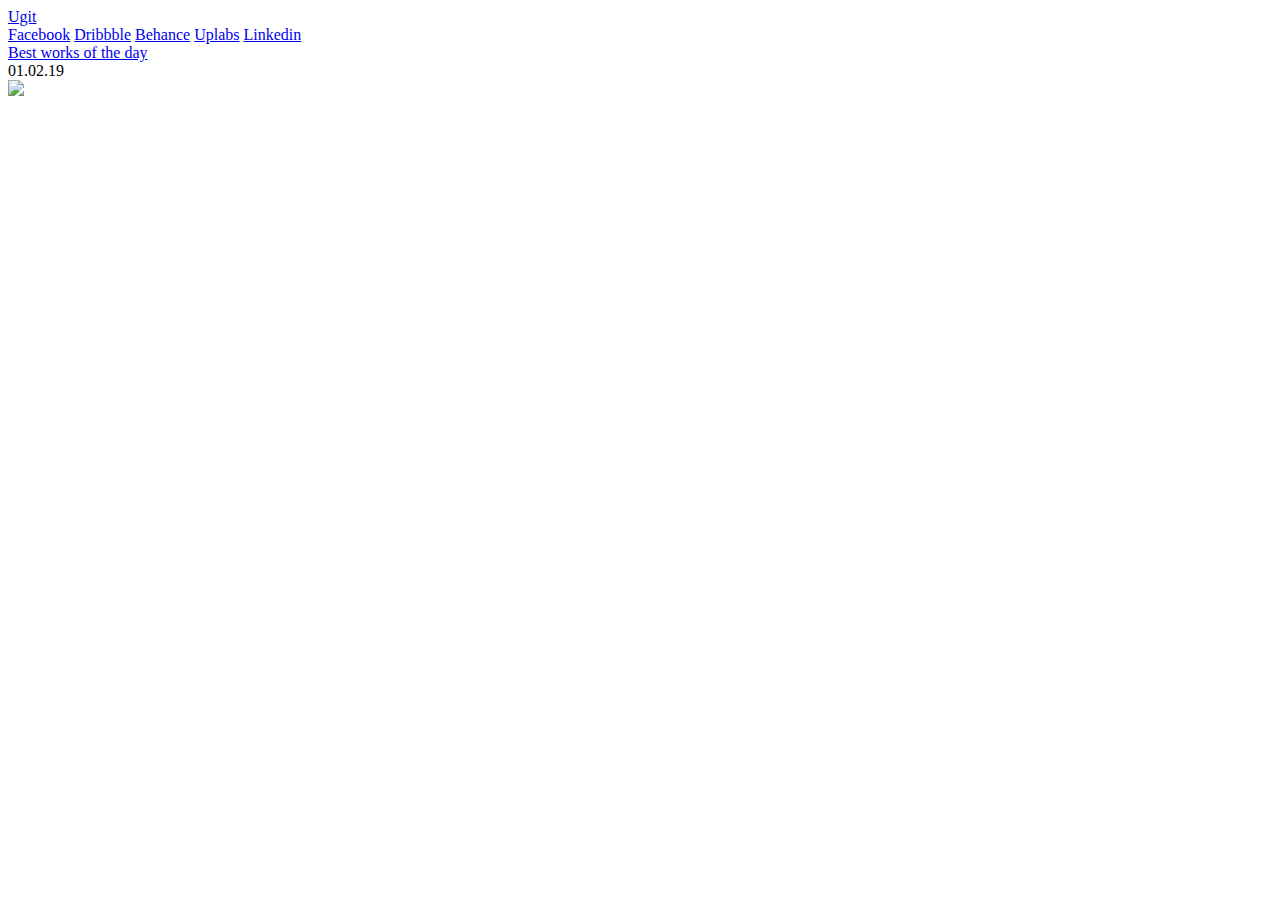
==== blog.html @ ba2ec703 "blog.html, post.html" ====
<!DOCTYPE html>
<html lang="en">
<head>
    <meta charset="UTF-8">
    <title>Ugit - Blog</title>
    <link rel="stylesheet" href="css/blog.css">
</head>
<body>
    <div class="main">
        <a href="index.html"><div class="logo">Ugit</div></a>
        <div class="social">
            <a href="#" class="socLink">Facebook</a>
            <a href="#" class="socLink">Dribbble</a>
            <a href="#" class="socLink">Behance</a>
            <a href="https://www.uplabs.com/users/ugitru/showcases" target="_blank" class="socLink">Uplabs</a>
            <a href="#" class="socLink">Linkedin</a>
        </div>
        
        <div class="dailyWorks">
            <a href="post.html" class="titleToPost"><div class="title">Best works of the day</div></a>
            <div class="date">01.02.19</div>
            <a href="post.html" class="imgToPost"><img src="images/inspire/pic1.png" class="preview"></a>
        </div>
    </div>

</body>
</html>
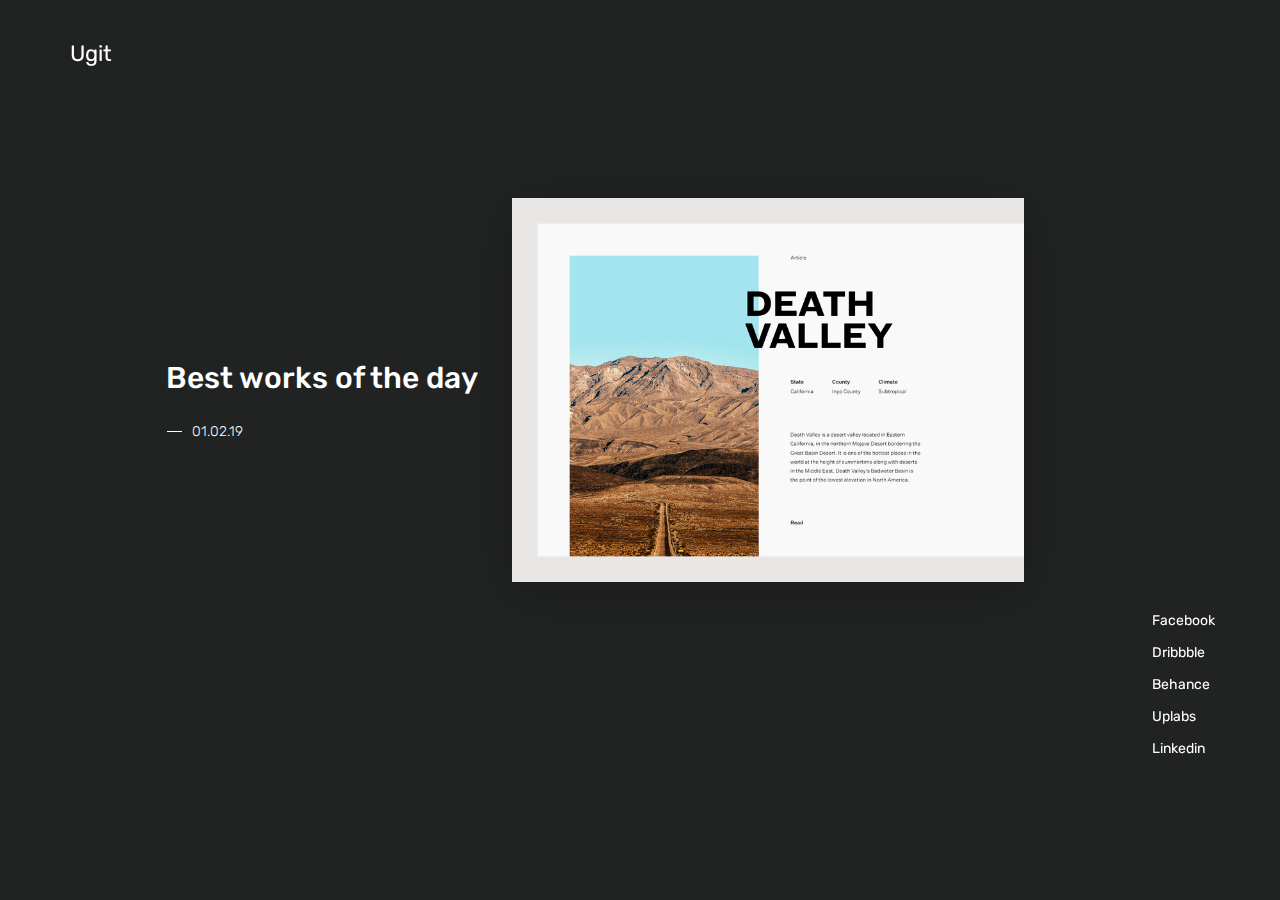
==== commit a22af9c0: "Update blog.html" ====
--- a/blog.html
+++ b/blog.html
@@ -19,9 +19,9 @@
         <div class="dailyWorks">
             <a href="post.html" class="titleToPost"><div class="title">Best works of the day</div></a>
             <div class="date">01.02.19</div>
-            <a href="post.html" class="imgToPost"><img src="images/inspire/pic1.png" class="preview"></a>
+            <a href="post.html" class="imgToPost"><img src="images/pic1.png" class="preview"></a>
         </div>
     </div>
 
 </body>
-</html>+</html>
--- a/css/blog.css
+++ b/css/blog.css
@@ -0,0 +1,76 @@
+@import url('https://fonts.googleapis.com/css?family=Rubik:300,400,500');
+
+* {
+    padding: 0;
+    margin: 0;
+    box-sizing: border-box;
+}
+
+body {
+    background-color: #212322;
+    color: #fff;
+}
+
+.main {
+    font-family: 'Rubik';
+    padding: 40px 70px;
+    height: 100vh;
+}
+
+a {
+    color: #fff;
+}
+
+.logo {
+    font-size: 22px;
+    font-weight: 400;
+    position: fixed;
+}
+
+.social {
+    position: absolute;
+    left: 90%;
+    top: 68%;
+    position: fixed;
+}
+
+.socLink {
+    display: flex;
+    font-size: 14px;
+    margin-bottom: 15px;
+    text-decoration: none;
+}
+
+.title {
+    font-size: 30px;
+    font-weight: 500;
+    position: absolute;
+    top: 40%;
+    left: 13%;
+}
+
+.date {
+    font-size: 14px;
+    font-weight: 300;
+    position: absolute;
+    top: 47%;
+    left: 15%;
+}
+
+.date:before {
+    content: '';
+    position: absolute;
+    height: 1px;
+    width: 15px;
+    background-color: #fff;
+    left: -25px;
+    top: 8px;
+}
+
+.preview {
+    width: 40%;
+    position: absolute;
+    top: 22%;
+    left: 40%;
+    box-shadow: 0px 10px 50px rgba(0, 0, 0, 0.2);
+}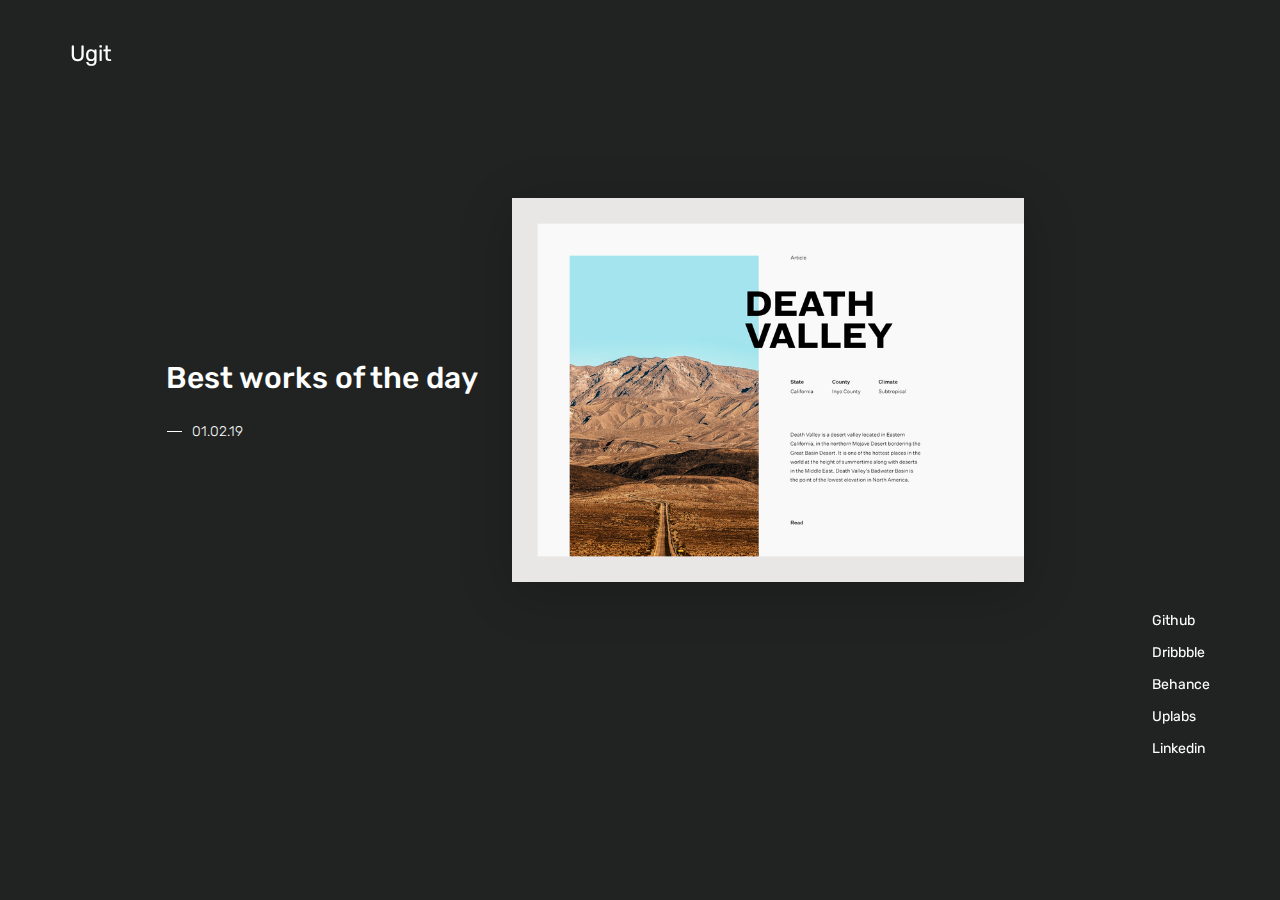
==== commit 80ad7e12: "Update blog.html" ====
--- a/blog.html
+++ b/blog.html
@@ -9,7 +9,7 @@
     <div class="main">
         <a href="index.html"><div class="logo">Ugit</div></a>
         <div class="social">
-            <a href="#" class="socLink">Facebook</a>
+            <a href="https://github.com/seeedo" class="socLink">Github</a>
             <a href="#" class="socLink">Dribbble</a>
             <a href="#" class="socLink">Behance</a>
             <a href="https://www.uplabs.com/users/ugitru/showcases" target="_blank" class="socLink">Uplabs</a>
